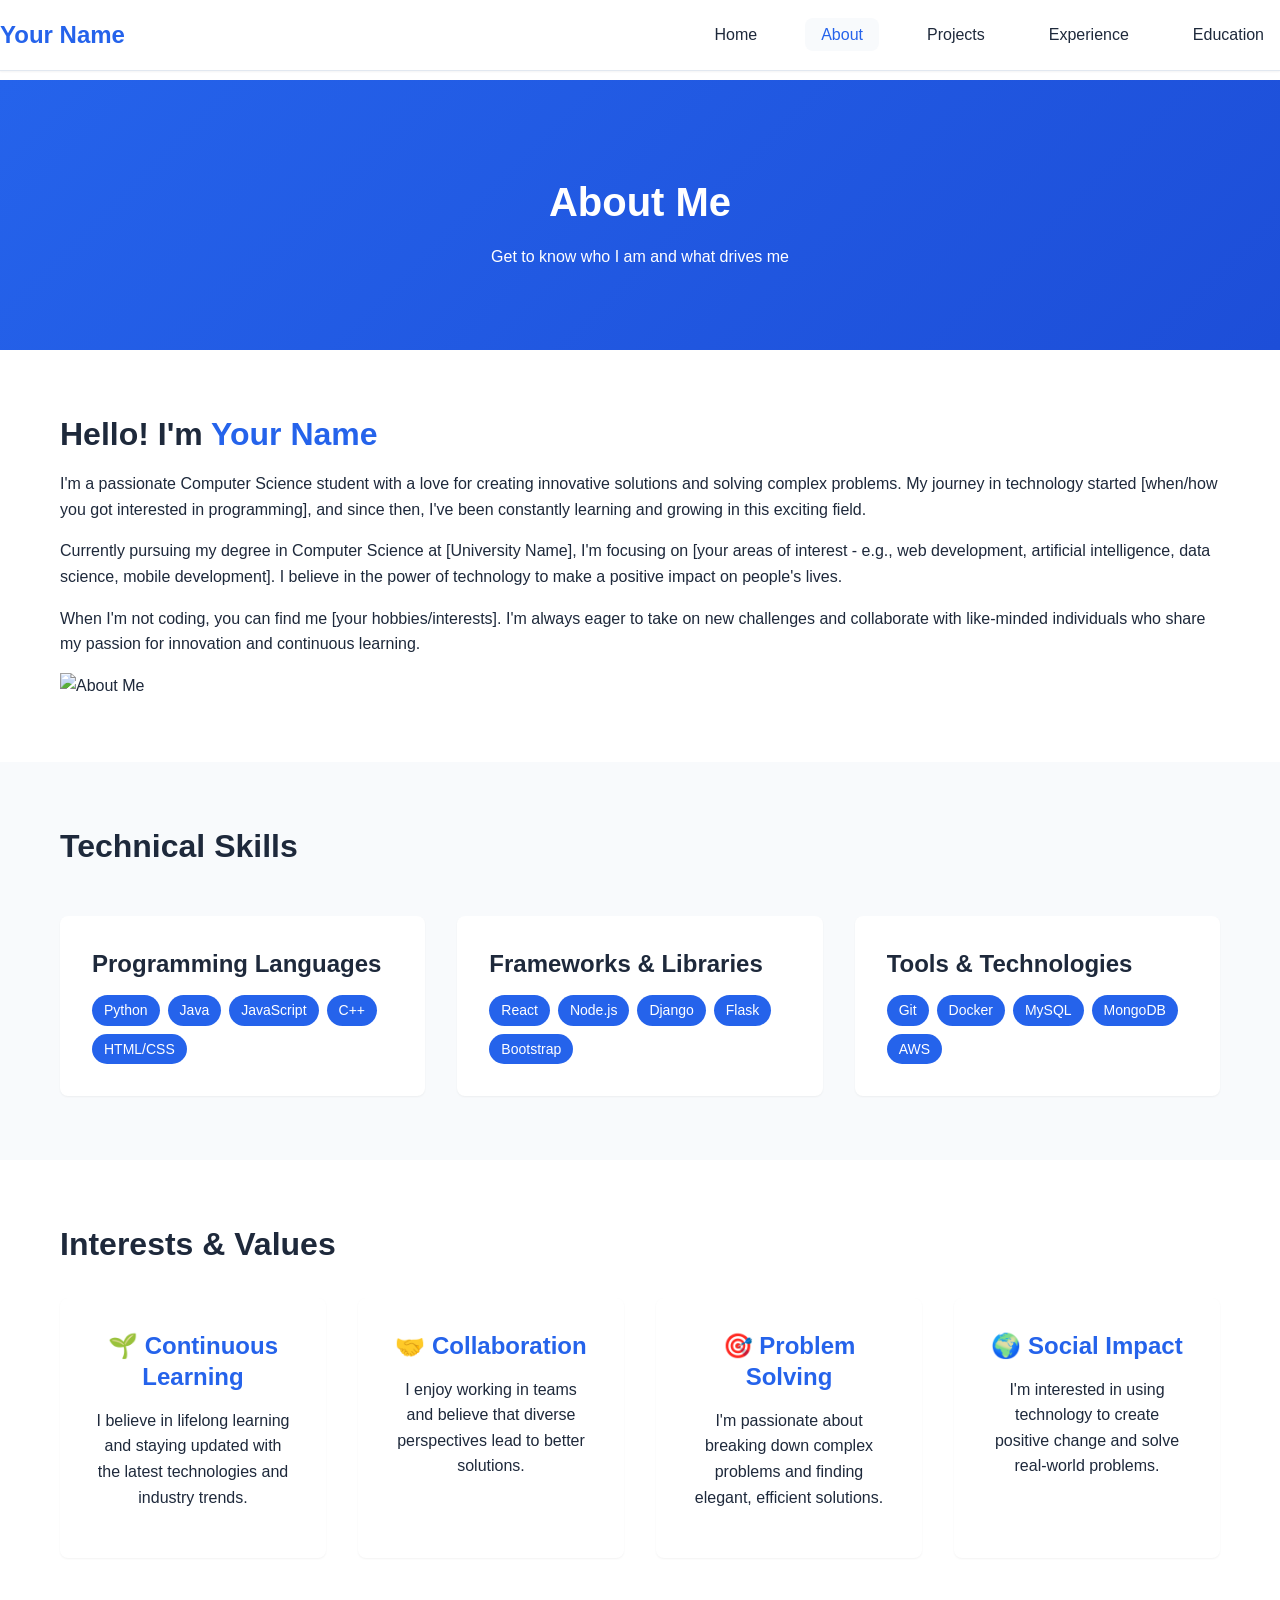
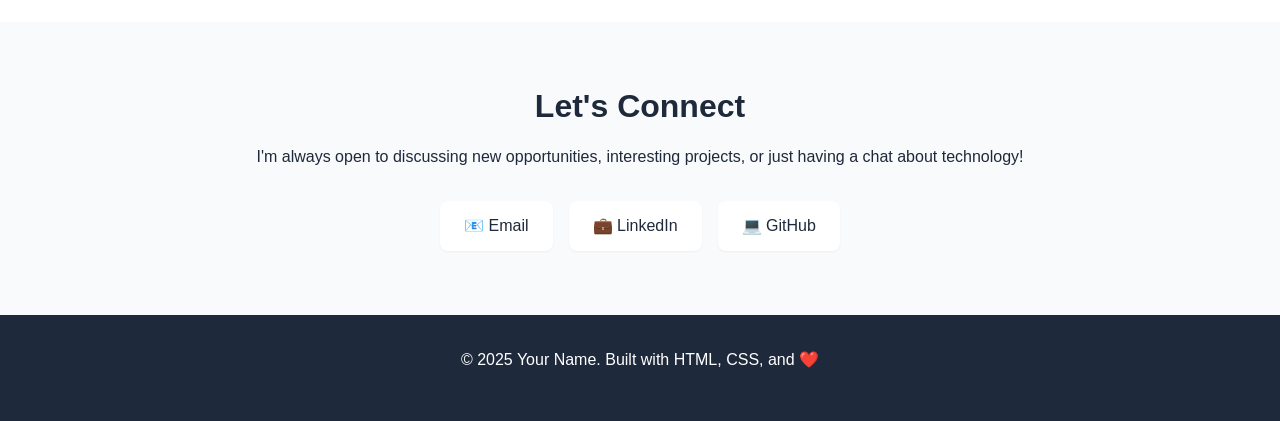
==== about.html @ 1bdfc64f "Initial commit" ====
<!DOCTYPE html>
<html lang="en">
<head>
    <meta charset="UTF-8">
    <meta name="viewport" content="width=device-width, initial-scale=1.0">
    <title>About Me - Your Name</title>
    <link rel="stylesheet" href="style.css">
</head>
<body>
    <header>
        <nav class="navbar">
            <div class="nav-container">
                <div class="nav-logo">
                    <a href="index.html">Your Name</a>
                </div>
                <ul class="nav-menu">
                    <li class="nav-item">
                        <a href="index.html" class="nav-link">Home</a>
                    </li>
                    <li class="nav-item">
                        <a href="about.html" class="nav-link active">About</a>
                    </li>
                    <li class="nav-item">
                        <a href="projects.html" class="nav-link">Projects</a>
                    </li>
                    <li class="nav-item">
                        <a href="experience.html" class="nav-link">Experience</a>
                    </li>
                    <li class="nav-item">
                        <a href="education.html" class="nav-link">Education</a>
                    </li>
                </ul>
                <div class="nav-toggle" id="mobile-menu">
                    <span class="bar"></span>
                    <span class="bar"></span>
                    <span class="bar"></span>
                </div>
            </div>
        </nav>
    </header>

    <main>
        <section class="page-header">
            <div class="container">
                <h1>About Me</h1>
                <p>Get to know who I am and what drives me</p>
            </div>
        </section>

        <section class="about-content">
            <div class="container">
                <div class="about-grid">
                    <div class="about-text">
                        <h2>Hello! I'm <span class="highlight">Your Name</span></h2>
                        <p>
                            I'm a passionate Computer Science student with a love for creating innovative 
                            solutions and solving complex problems. My journey in technology started 
                            [when/how you got interested in programming], and since then, I've been 
                            constantly learning and growing in this exciting field.
                        </p>
                        <p>
                            Currently pursuing my degree in Computer Science at [University Name], 
                            I'm focusing on [your areas of interest - e.g., web development, 
                            artificial intelligence, data science, mobile development]. I believe 
                            in the power of technology to make a positive impact on people's lives.
                        </p>
                        <p>
                            When I'm not coding, you can find me [your hobbies/interests]. I'm always 
                            eager to take on new challenges and collaborate with like-minded individuals 
                            who share my passion for innovation and continuous learning.
                        </p>
                    </div>
                    <div class="about-image">
                        <img src="assets/images/about-placeholder.jpg" alt="About Me" class="about-img">
                    </div>
                </div>
            </div>
        </section>

        <section class="skills">
            <div class="container">
                <h2>Technical Skills</h2>
                <div class="skills-grid">
                    <div class="skill-category">
                        <h3>Programming Languages</h3>
                        <div class="skill-tags">
                            <span class="skill-tag">Python</span>
                            <span class="skill-tag">Java</span>
                            <span class="skill-tag">JavaScript</span>
                            <span class="skill-tag">C++</span>
                            <span class="skill-tag">HTML/CSS</span>
                        </div>
                    </div>
                    <div class="skill-category">
                        <h3>Frameworks & Libraries</h3>
                        <div class="skill-tags">
                            <span class="skill-tag">React</span>
                            <span class="skill-tag">Node.js</span>
                            <span class="skill-tag">Django</span>
                            <span class="skill-tag">Flask</span>
                            <span class="skill-tag">Bootstrap</span>
                        </div>
                    </div>
                    <div class="skill-category">
                        <h3>Tools & Technologies</h3>
                        <div class="skill-tags">
                            <span class="skill-tag">Git</span>
                            <span class="skill-tag">Docker</span>
                            <span class="skill-tag">MySQL</span>
                            <span class="skill-tag">MongoDB</span>
                            <span class="skill-tag">AWS</span>
                        </div>
                    </div>
                </div>
            </div>
        </section>

        <section class="interests">
            <div class="container">
                <h2>Interests & Values</h2>
                <div class="interests-grid">
                    <div class="interest-card">
                        <h3>🌱 Continuous Learning</h3>
                        <p>I believe in lifelong learning and staying updated with the latest technologies and industry trends.</p>
                    </div>
                    <div class="interest-card">
                        <h3>🤝 Collaboration</h3>
                        <p>I enjoy working in teams and believe that diverse perspectives lead to better solutions.</p>
                    </div>
                    <div class="interest-card">
                        <h3>🎯 Problem Solving</h3>
                        <p>I'm passionate about breaking down complex problems and finding elegant, efficient solutions.</p>
                    </div>
                    <div class="interest-card">
                        <h3>🌍 Social Impact</h3>
                        <p>I'm interested in using technology to create positive change and solve real-world problems.</p>
                    </div>
                </div>
            </div>
        </section>

        <section class="contact-cta">
            <div class="container">
                <h2>Let's Connect</h2>
                <p>I'm always open to discussing new opportunities, interesting projects, or just having a chat about technology!</p>
                <div class="contact-links">
                    <a href="mailto:your.email@example.com" class="contact-btn">📧 Email</a>
                    <a href="https://linkedin.com/in/yourprofile" class="contact-btn">💼 LinkedIn</a>
                    <a href="https://github.com/yourusername" class="contact-btn">💻 GitHub</a>
                </div>
            </div>
        </section>
    </main>

    <footer>
        <div class="container">
            <p>&copy; 2025 Your Name. Built with HTML, CSS, and ❤️</p>
        </div>
    </footer>

    <script src="script.js"></script>
</body>
</html>
---- style.css ----
/* CSS Variables for consistent theming */
:root {
    --primary-color: #2563eb;
    --primary-dark: #1d4ed8;
    --secondary-color: #64748b;
    --accent-color: #f59e0b;
    --text-dark: #1e293b;
    --text-light: #64748b;
    --bg-light: #f8fafc;
    --bg-white: #ffffff;
    --border-color: #e2e8f0;
    --shadow-sm: 0 1px 2px 0 rgb(0 0 0 / 0.05);
    --shadow-md: 0 4px 6px -1px rgb(0 0 0 / 0.1);
    --shadow-lg: 0 10px 15px -3px rgb(0 0 0 / 0.1);
    --border-radius: 8px;
    --transition: all 0.3s ease;
}

/* Reset and base styles */
* {
    margin: 0;
    padding: 0;
    box-sizing: border-box;
}

body {
    font-family: 'Inter', -apple-system, BlinkMacSystemFont, 'Segoe UI', Roboto, Oxygen, Ubuntu, Cantarell, sans-serif;
    line-height: 1.6;
    color: var(--text-dark);
    background-color: var(--bg-white);
}

.container {
    max-width: 1200px;
    margin: 0 auto;
    padding: 0 20px;
}

/* Typography */
h1, h2, h3, h4, h5, h6 {
    line-height: 1.3;
    margin-bottom: 0.5em;
}

h1 { font-size: 2.5rem; font-weight: 700; }
h2 { font-size: 2rem; font-weight: 600; }
h3 { font-size: 1.5rem; font-weight: 600; }
h4 { font-size: 1.25rem; font-weight: 500; }

p { margin-bottom: 1rem; }

.highlight {
    color: var(--primary-color);
}

/* Navigation */
.navbar {
    background: var(--bg-white);
    box-shadow: var(--shadow-sm);
    position: fixed;
    top: 0;
    width: 100%;
    z-index: 1000;
    border-bottom: 1px solid var(--border-color);
}

.nav-container {
    display: flex;
    justify-content: space-between;
    align-items: center;
    padding: 1rem 0;
}

.nav-logo a {
    font-size: 1.5rem;
    font-weight: 700;
    color: var(--primary-color);
    text-decoration: none;
}

.nav-menu {
    display: flex;
    list-style: none;
    gap: 2rem;
}

.nav-link {
    text-decoration: none;
    color: var(--text-dark);
    font-weight: 500;
    transition: var(--transition);
    padding: 0.5rem 1rem;
    border-radius: var(--border-radius);
}

.nav-link:hover,
.nav-link.active {
    color: var(--primary-color);
    background-color: var(--bg-light);
}

/* Mobile menu toggle */
.nav-toggle {
    display: none;
    flex-direction: column;
    cursor: pointer;
}

.bar {
    width: 25px;
    height: 3px;
    background: var(--text-dark);
    margin: 3px 0;
    transition: var(--transition);
}

/* Buttons */
.btn {
    display: inline-block;
    padding: 0.75rem 1.5rem;
    border-radius: var(--border-radius);
    text-decoration: none;
    font-weight: 500;
    transition: var(--transition);
    border: none;
    cursor: pointer;
    text-align: center;
}

.btn-primary {
    background: var(--primary-color);
    color: white;
}

.btn-primary:hover {
    background: var(--primary-dark);
    transform: translateY(-2px);
    box-shadow: var(--shadow-md);
}

.btn-secondary {
    background: transparent;
    color: var(--primary-color);
    border: 2px solid var(--primary-color);
}

.btn-secondary:hover {
    background: var(--primary-color);
    color: white;
}

/* Layout spacing */
main {
    margin-top: 80px; /* Account for fixed navbar */
}

section {
    padding: 4rem 0;
}

.page-header {
    background: linear-gradient(135deg, var(--primary-color), var(--primary-dark));
    color: white;
    text-align: center;
    padding: 6rem 0 4rem;
}

.page-header h1 {
    margin-bottom: 1rem;
}

/* Hero Section */
.hero {
    background: linear-gradient(135deg, var(--bg-light), var(--bg-white));
    padding: 6rem 0;
}

.hero .container {
    display: grid;
    grid-template-columns: 2fr 1fr;
    gap: 4rem;
    align-items: center;
}

.hero-content h1 {
    margin-bottom: 1rem;
}

.hero-subtitle {
    font-size: 1.25rem;
    color: var(--primary-color);
    font-weight: 500;
    margin-bottom: 1rem;
}

.hero-description {
    font-size: 1.1rem;
    color: var(--text-light);
    margin-bottom: 2rem;
}

.hero-buttons {
    display: flex;
    gap: 1rem;
    flex-wrap: wrap;
}

.profile-img {
    width: 100%;
    max-width: 300px;
    border-radius: 50%;
    box-shadow: var(--shadow-lg);
}

/* Quick Overview */
.quick-overview {
    background: var(--bg-light);
}

.overview-grid {
    display: grid;
    grid-template-columns: repeat(auto-fit, minmax(300px, 1fr));
    gap: 2rem;
    margin-top: 3rem;
}

.overview-card {
    background: var(--bg-white);
    padding: 2rem;
    border-radius: var(--border-radius);
    box-shadow: var(--shadow-sm);
    transition: var(--transition);
    text-align: center;
}

.overview-card:hover {
    transform: translateY(-5px);
    box-shadow: var(--shadow-md);
}

.card-link {
    color: var(--primary-color);
    text-decoration: none;
    font-weight: 500;
    margin-top: 1rem;
    display: inline-block;
}

/* Skills Section */
.skills {
    background: var(--bg-light);
}

.skills-grid {
    display: grid;
    grid-template-columns: repeat(auto-fit, minmax(300px, 1fr));
    gap: 2rem;
    margin-top: 3rem;
}

.skill-category {
    background: var(--bg-white);
    padding: 2rem;
    border-radius: var(--border-radius);
    box-shadow: var(--shadow-sm);
}

.skill-tags {
    display: flex;
    flex-wrap: wrap;
    gap: 0.5rem;
    margin-top: 1rem;
}

.skill-tag, .tech-tag {
    background: var(--primary-color);
    color: white;
    padding: 0.25rem 0.75rem;
    border-radius: 20px;
    font-size: 0.875rem;
    font-weight: 500;
}

/* Projects */
.projects-grid {
    display: grid;
    grid-template-columns: repeat(auto-fit, minmax(350px, 1fr));
    gap: 2rem;
    margin-top: 3rem;
}

.project-card {
    background: var(--bg-white);
    border-radius: var(--border-radius);
    overflow: hidden;
    box-shadow: var(--shadow-sm);
    transition: var(--transition);
}

.project-card:hover {
    transform: translateY(-5px);
    box-shadow: var(--shadow-lg);
}

.project-card.featured {
    grid-column: span 2;
    display: grid;
    grid-template-columns: 1fr 1fr;
}

.project-image img {
    width: 100%;
    height: 200px;
    object-fit: cover;
}

.project-content {
    padding: 1.5rem;
}

.project-header {
    display: flex;
    justify-content: space-between;
    align-items: flex-start;
    margin-bottom: 1rem;
}

.project-type {
    background: var(--accent-color);
    color: white;
    padding: 0.25rem 0.75rem;
    border-radius: 20px;
    font-size: 0.75rem;
    font-weight: 500;
}

.project-description {
    color: var(--text-light);
    margin-bottom: 1rem;
}

.project-tech {
    display: flex;
    flex-wrap: wrap;
    gap: 0.5rem;
    margin: 1rem 0;
}

.project-links {
    display: flex;
    gap: 1rem;
}

.project-btn {
    color: var(--primary-color);
    text-decoration: none;
    font-weight: 500;
    font-size: 0.875rem;
}

/* Experience Timeline */
.experience-timeline {
    position: relative;
    margin-top: 3rem;
}

.experience-timeline::before {
    content: '';
    position: absolute;
    left: 2rem;
    top: 0;
    bottom: 0;
    width: 2px;
    background: var(--border-color);
}

.experience-item {
    position: relative;
    margin-bottom: 3rem;
    padding-left: 5rem;
}

.experience-item::before {
    content: '';
    position: absolute;
    left: 1.5rem;
    top: 1rem;
    width: 1rem;
    height: 1rem;
    background: var(--primary-color);
    border-radius: 50%;
    border: 3px solid var(--bg-white);
    box-shadow: var(--shadow-sm);
}

.experience-date {
    position: absolute;
    left: -8rem;
    top: 1rem;
    background: var(--primary-color);
    color: white;
    padding: 0.5rem 1rem;
    border-radius: var(--border-radius);
    font-size: 0.875rem;
    font-weight: 500;
    white-space: nowrap;
}

.experience-content {
    background: var(--bg-white);
    padding: 2rem;
    border-radius: var(--border-radius);
    box-shadow: var(--shadow-sm);
    display: grid;
    grid-template-columns: auto 1fr;
    gap: 1.5rem;
}

.company-logo img {
    width: 60px;
    height: 60px;
    border-radius: var(--border-radius);
    object-fit: cover;
}

.experience-details h3 {
    color: var(--primary-color);
    margin-bottom: 0.5rem;
}

.experience-details h4 {
    margin-bottom: 0.25rem;
}

.location {
    color: var(--text-light);
    font-size: 0.875rem;
    margin-bottom: 1rem;
}

.achievements {
    margin: 1rem 0;
}

.achievements li {
    margin-bottom: 0.5rem;
    color: var(--text-light);
}

.experience-tech {
    display: flex;
    flex-wrap: wrap;
    gap: 0.5rem;
    margin-top: 1rem;
}

/* Education */
.education-item {
    background: var(--bg-white);
    border-radius: var(--border-radius);
    box-shadow: var(--shadow-sm);
    overflow: hidden;
    margin-bottom: 3rem;
}

.education-item.primary {
    display: grid;
    grid-template-columns: auto 1fr;
}

.education-image img {
    width: 200px;
    height: 200px;
    object-fit: cover;
}

.education-content {
    padding: 2rem;
}

.education-header {
    display: flex;
    justify-content: space-between;
    align-items: flex-start;
    margin-bottom: 1rem;
}

.education-status {
    background: var(--accent-color);
    color: white;
    padding: 0.25rem 0.75rem;
    border-radius: 20px;
    font-size: 0.75rem;
    font-weight: 500;
}

.education-period,
.education-location {
    color: var(--text-light);
    margin-bottom: 0.5rem;
}

.coursework-grid {
    display: grid;
    grid-template-columns: repeat(auto-fit, minmax(250px, 1fr));
    gap: 1.5rem;
    margin-top: 1rem;
}

.course-category h5 {
    color: var(--primary-color);
    margin-bottom: 0.5rem;
}

.course-category ul {
    list-style-position: inside;
}

.course-category li {
    color: var(--text-light);
    margin-bottom: 0.25rem;
}

/* Certifications */
.additional-education {
    margin-top: 4rem;
}

.certification-grid {
    display: grid;
    grid-template-columns: repeat(auto-fit, minmax(300px, 1fr));
    gap: 2rem;
    margin-top: 2rem;
}

.certification-card {
    background: var(--bg-white);
    padding: 1.5rem;
    border-radius: var(--border-radius);
    box-shadow: var(--shadow-sm);
    border-left: 4px solid var(--primary-color);
}

.cert-header {
    display: flex;
    justify-content: space-between;
    align-items: flex-start;
    margin-bottom: 0.5rem;
}

.cert-date {
    background: var(--bg-light);
    padding: 0.25rem 0.75rem;
    border-radius: 20px;
    font-size: 0.75rem;
    font-weight: 500;
    color: var(--text-light);
}

.cert-issuer {
    color: var(--primary-color);
    font-weight: 500;
    margin-bottom: 0.5rem;
}

.cert-description {
    color: var(--text-light);
    font-size: 0.875rem;
    margin-bottom: 1rem;
}

.cert-link {
    color: var(--primary-color);
    text-decoration: none;
    font-weight: 500;
    font-size: 0.875rem;
}

/* Contact CTA */
.contact-cta {
    background: var(--bg-light);
    text-align: center;
}

.contact-links {
    display: flex;
    justify-content: center;
    gap: 1rem;
    flex-wrap: wrap;
    margin-top: 2rem;
}

.contact-btn {
    background: var(--bg-white);
    color: var(--text-dark);
    padding: 0.75rem 1.5rem;
    border-radius: var(--border-radius);
    text-decoration: none;
    font-weight: 500;
    box-shadow: var(--shadow-sm);
    transition: var(--transition);
}

.contact-btn:hover {
    transform: translateY(-2px);
    box-shadow: var(--shadow-md);
    color: var(--primary-color);
}

/* Footer */
footer {
    background: var(--text-dark);
    color: white;
    text-align: center;
    padding: 2rem 0;
}

/* Stats and Achievements */
.project-stats,
.achievements {
    background: var(--bg-light);
}

.stats-grid,
.achievements-grid {
    display: grid;
    grid-template-columns: repeat(auto-fit, minmax(200px, 1fr));
    gap: 2rem;
    margin-top: 2rem;
}

.stat-card,
.achievement-card {
    background: var(--bg-white);
    padding: 2rem;
    border-radius: var(--border-radius);
    text-align: center;
    box-shadow: var(--shadow-sm);
}

.stat-card h3 {
    font-size: 2.5rem;
    color: var(--primary-color);
    margin-bottom: 0.5rem;
}

.achievement-card h3 {
    color: var(--primary-color);
    margin-bottom: 1rem;
}

/* Interests */
.interests-grid {
    display: grid;
    grid-template-columns: repeat(auto-fit, minmax(250px, 1fr));
    gap: 2rem;
    margin-top: 2rem;
}

.interest-card {
    background: var(--bg-white);
    padding: 2rem;
    border-radius: var(--border-radius);
    box-shadow: var(--shadow-sm);
    text-align: center;
}

.interest-card h3 {
    color: var(--primary-color);
    margin-bottom: 1rem;
}

/* Responsive Design */
@media (max-width: 768px) {
    .nav-menu {
        position: fixed;
        left: -100%;
        top: 70px;
        flex-direction: column;
        background-color: var(--bg-white);
        width: 100%;
        text-align: center;
        transition: 0.3s;
        box-shadow: var(--shadow-md);
        padding: 2rem 0;
    }

    .nav-menu.active {
        left: 0;
    }

    .nav-toggle {
        display: flex;
    }

    .hero .container {
        grid-template-columns: 1fr;
        text-align: center;
        gap: 2rem;
    }

    .hero-buttons {
        justify-content: center;
    }

    .project-card.featured {
        grid-column: span 1;
        display: block;
    }

    .experience-timeline::before {
        left: 1rem;
    }

    .experience-item {
        padding-left: 3rem;
    }

    .experience-item::before {
        left: 0.5rem;
    }

    .experience-date {
        position: relative;
        left: 0;
        top: 0;
        margin-bottom: 1rem;
        display: inline-block;
    }

    .experience-content {
        grid-template-columns: 1fr;
        gap: 1rem;
    }

    .education-item.primary {
        grid-template-columns: 1fr;
    }

    .education-image {
        text-align: center;
    }

    .education-image img {
        width: 150px;
        height: 150px;
    }

    h1 { font-size: 2rem; }
    h2 { font-size: 1.5rem; }
    h3 { font-size: 1.25rem; }

    section {
        padding: 2rem 0;
    }

    .page-header {
        padding: 4rem 0 2rem;
    }

    .hero {
        padding: 4rem 0;
    }
}

@media (max-width: 480px) {
    .container {
        padding: 0 15px;
    }

    .hero-buttons {
        flex-direction: column;
        align-items: center;
    }

    .contact-links {
        flex-direction: column;
        align-items: center;
    }

    .overview-grid,
    .projects-grid,
    .certification-grid {
        grid-template-columns: 1fr;
    }
}

/* Accessibility */
@media (prefers-reduced-motion: reduce) {
    * {
        animation-duration: 0.01ms !important;
        animation-iteration-count: 1 !important;
        transition-duration: 0.01ms !important;
    }
}

/* Focus states for keyboard navigation */
a:focus,
button:focus,
.nav-toggle:focus {
    outline: 2px solid var(--primary-color);
    outline-offset: 2px;
}

/* High contrast mode support */
@media (prefers-contrast: high) {
    :root {
        --border-color: #000000;
        --shadow-sm: 0 1px 2px 0 rgb(0 0 0 / 0.2);
        --shadow-md: 0 4px 6px -1px rgb(0 0 0 / 0.3);
        --shadow-lg: 0 10px 15px -3px rgb(0 0 0 / 0.4);
    }
}

/* Print styles */
@media print {
    .navbar,
    .nav-toggle,
    .contact-cta,
    footer {
        display: none;
    }

    main {
        margin-top: 0;
    }

    .page-header {
        background: none;
        color: var(--text-dark);
    }

    .project-card,
    .experience-item,
    .certification-card {
        break-inside: avoid;
        margin-bottom: 1rem;
    }
}
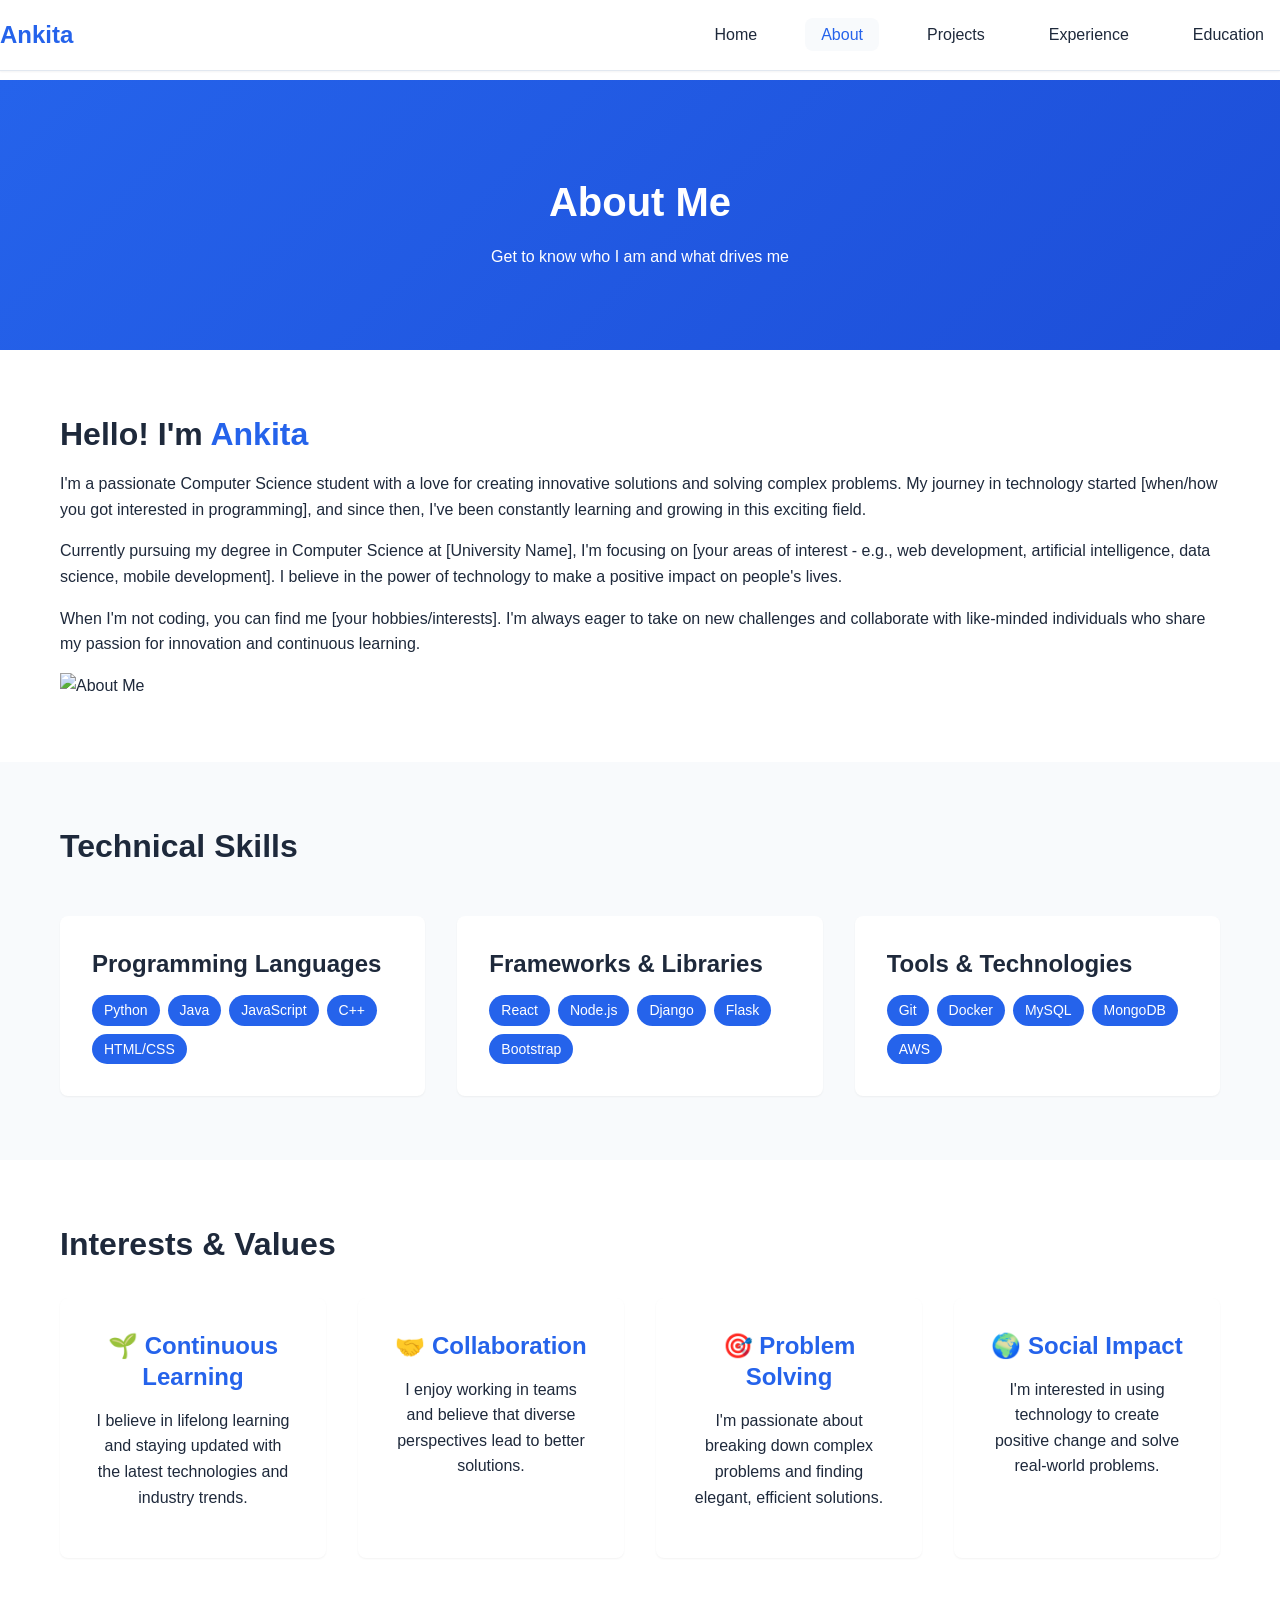
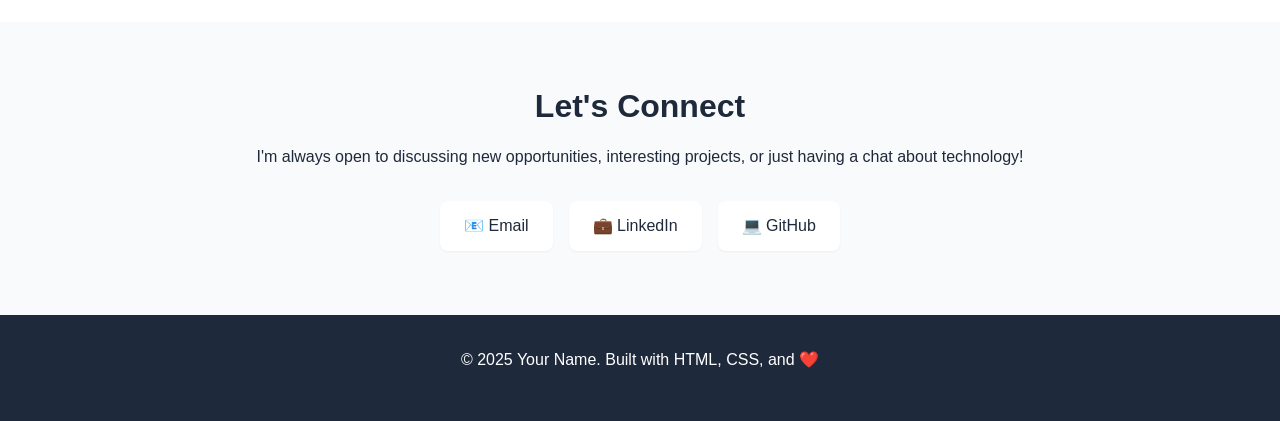
==== commit 2c697b88: "initial commit" ====
--- a/about.html
+++ b/about.html
@@ -3,7 +3,7 @@
 <head>
     <meta charset="UTF-8">
     <meta name="viewport" content="width=device-width, initial-scale=1.0">
-    <title>About Me - Your Name</title>
+    <title>About Me - Ankita</title>
     <link rel="stylesheet" href="style.css">
 </head>
 <body>
@@ -11,7 +11,7 @@
         <nav class="navbar">
             <div class="nav-container">
                 <div class="nav-logo">
-                    <a href="index.html">Your Name</a>
+                    <a href="index.html">Ankita</a>
                 </div>
                 <ul class="nav-menu">
                     <li class="nav-item">
@@ -51,7 +51,7 @@
             <div class="container">
                 <div class="about-grid">
                     <div class="about-text">
-                        <h2>Hello! I'm <span class="highlight">Your Name</span></h2>
+                        <h2>Hello! I'm <span class="highlight">Ankita</span></h2>
                         <p>
                             I'm a passionate Computer Science student with a love for creating innovative 
                             solutions and solving complex problems. My journey in technology started 
